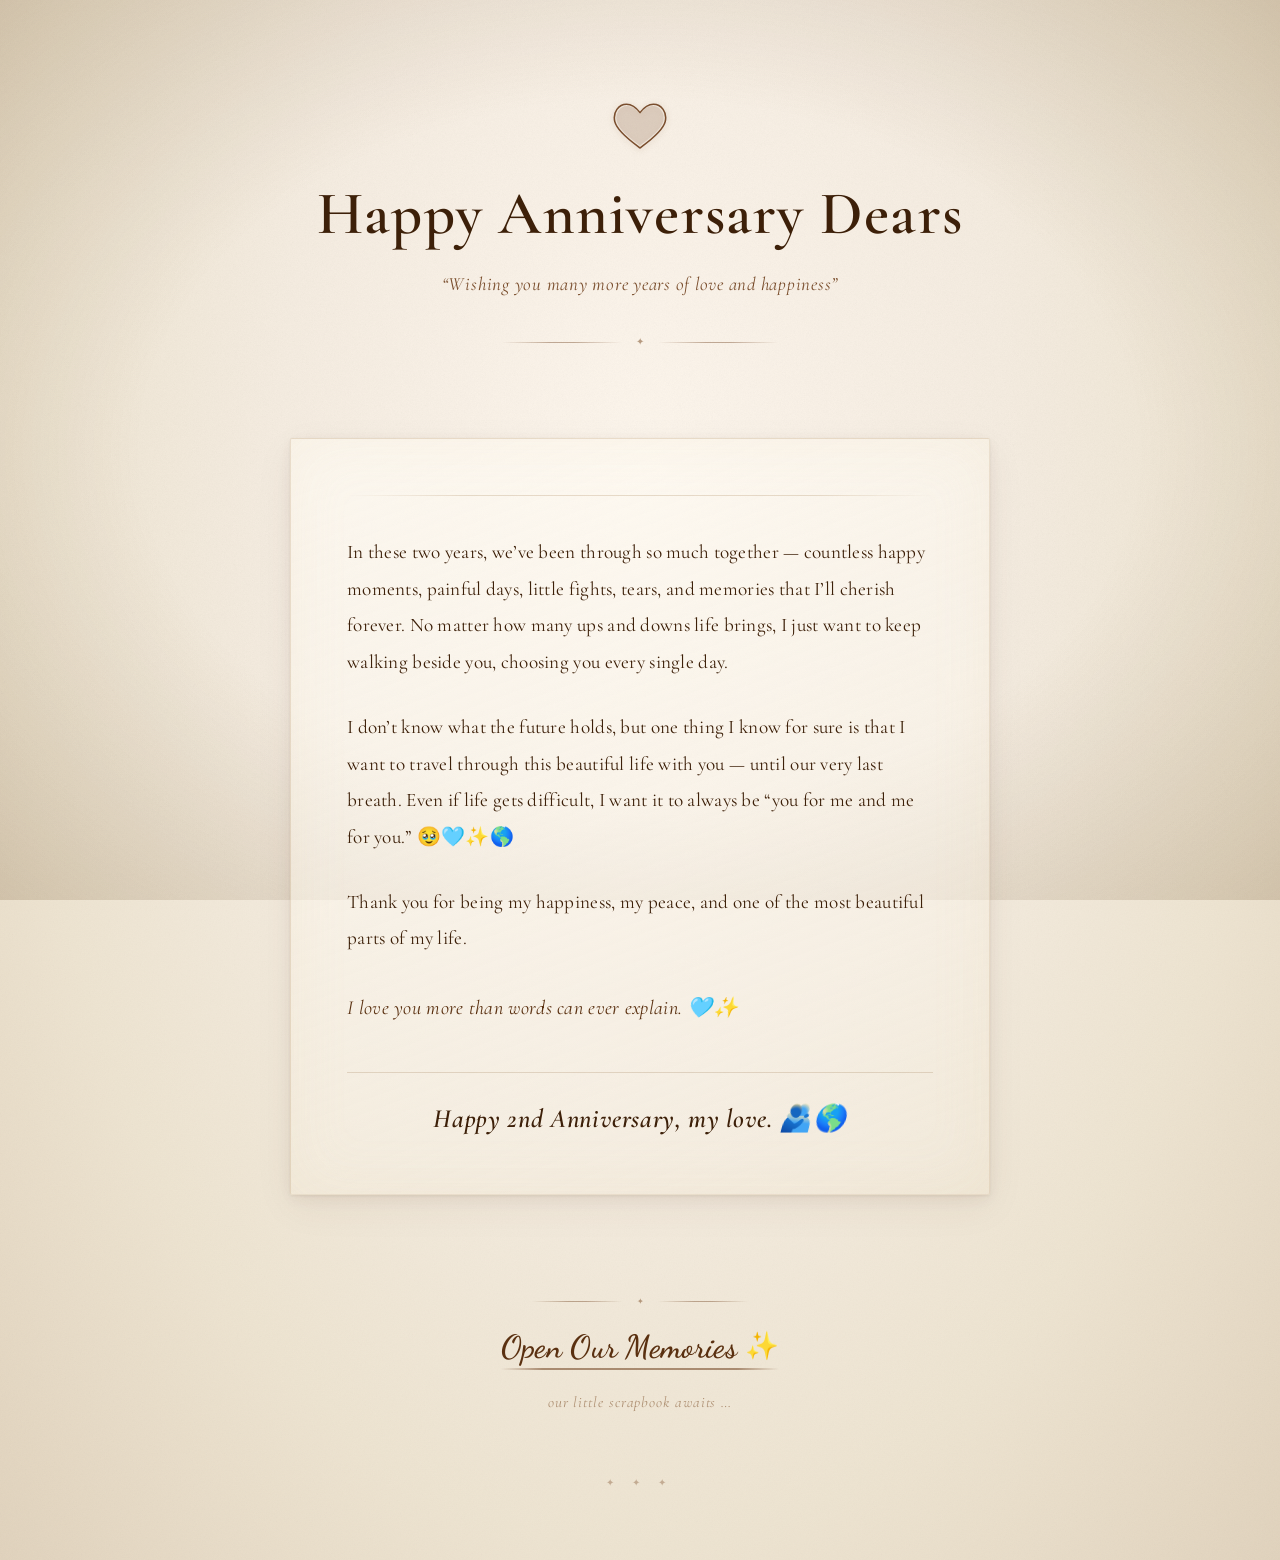
==== anniversary-website/index.html @ b4bb7b7a "Today" ====
<!DOCTYPE html>
<html lang="en">
<head>
    <meta charset="UTF-8">
    <meta name="viewport" content="width=device-width, initial-scale=1.0">
    <meta name="description" content="A heartfelt anniversary letter — Happy 2nd Anniversary, my love.">
    <title>Happy Anniversary Dears</title>

    <link rel="preconnect" href="https://fonts.googleapis.com">
    <link rel="preconnect" href="https://fonts.gstatic.com" crossorigin>
    <link href="https://fonts.googleapis.com/css2?family=Cormorant+Garamond:ital,wght@0,300;0,400;0,500;0,600;0,700;1,300;1,400;1,500;1,600&family=IM+Fell+English:ital@0;1&family=Cormorant:ital,wght@0,300;0,400;0,500;1,300;1,400;1,500&family=Dancing+Script:wght@500;600&display=swap" rel="stylesheet">

    <link rel="stylesheet" href="css/style.css">
</head>
<body>

    <main class="anniversary-page">

        <!-- Paper grain overlay -->
        <div class="paper-grain" aria-hidden="true"></div>

        <!-- ===== HEADER ===== -->
        <header class="anniversary-header">

            <!-- Organic SVG Heart -->
            <div class="heart" aria-hidden="true">
                <svg viewBox="0 0 100 90" xmlns="http://www.w3.org/2000/svg" aria-hidden="true" focusable="false">
                    <path
                        d="M50 82 C48 80, 10 55, 5 35 C1 18, 12 4, 26 4 C36 4, 44 11, 50 19 C56 11, 64 4, 74 4 C88 4, 99 18, 95 35 C90 55, 52 80, 50 82 Z"
                        fill="none"
                        stroke="#7a4e2d"
                        stroke-width="2.8"
                        stroke-linecap="round"
                        stroke-linejoin="round"
                    />
                    <path
                        d="M50 78 C48.5 76, 13 53, 8.5 34 C5 19, 15 7, 27 7 C37 7, 45 14, 50 21 C55 14, 63 7, 73 7 C85 7, 95 19, 91.5 34 C87 53, 51.5 76, 50 78 Z"
                        fill="#7a4e2d"
                        opacity="0.18"
                    />
                </svg>
            </div>

            <h1 class="anniversary-heading">Happy Anniversary Dears</h1>

            <p class="subtitle">
                &ldquo;Wishing you many more years of love and happiness&rdquo;
            </p>

            <div class="header-divider" aria-hidden="true">
                <span class="divider-line"></span>
                <span class="divider-ornament">&#10022;</span>
                <span class="divider-line"></span>
            </div>

        </header>

        <!-- ===== ANNIVERSARY MESSAGE ===== -->
        <section class="anniversary-message" aria-label="Anniversary message">

            <article class="message-paper">

                <p class="message-paragraph">
                    In these two years, we&#8217;ve been through so much together &#8212; countless happy moments, painful days, little fights, tears, and memories that I&#8217;ll cherish forever. No matter how many ups and downs life brings, I just want to keep walking beside you, choosing you every single day.
                </p>

                <p class="message-paragraph">
                    I don&#8217;t know what the future holds, but one thing I know for sure is that I want to travel through this beautiful life with you &#8212; until our very last breath. Even if life gets difficult, I want it to always be &#8220;you for me and me for you.&#8221; 🥹🩵✨🌎
                </p>

                <p class="message-paragraph">
                    Thank you for being my happiness, my peace, and one of the most beautiful parts of my life.
                </p>

                <p class="message-paragraph anniversary-ending">
                    I love you more than words can ever explain. 🩵✨
                </p>

                <p class="final-anniversary">
                    Happy 2nd Anniversary, my love. 🫂🌎
                </p>

            </article>

        </section>

        <!-- ===== MEMORIES LINK ===== -->
        <section class="memories-link-section" aria-label="Navigate to memories">
            <div class="memories-link-wrapper">
                <div class="link-divider" aria-hidden="true">
                    <span class="divider-line"></span>
                    <span class="divider-ornament small">&#10022;</span>
                    <span class="divider-line"></span>
                </div>
                <a href="memories.html" class="memories-link" aria-label="Open Our Memories scrapbook page">
                    <span class="memories-link-text">Open Our Memories</span>
                    <span class="memories-link-sparkle" aria-hidden="true">✨</span>
                </a>
                <p class="memories-link-hint">our little scrapbook awaits&nbsp;&hellip;</p>
            </div>
        </section>

        <!-- Footer flourish -->
        <div class="page-footer" aria-hidden="true">
            <span class="footer-ornament">&#10022; &#10022; &#10022;</span>
        </div>

    </main>

    <script src="js/script.js"></script>
</body>
</html>
---- anniversary-website/css/style.css ----
/* ============================================================
   ANNIVERSARY LETTER PAGE — style.css
   Vintage handmade paper love letter aesthetic
   ============================================================ */

/* ── Reset & Box Model ──────────────────────────────────────── */
*, *::before, *::after {
    box-sizing: border-box;
    margin: 0;
    padding: 0;
}

/* ── CSS Variables ──────────────────────────────────────────── */
:root {
    --paper-color:        #f5efe4;
    --paper-light:        #fdf6ec;
    --paper-mid:          #ede3d2;
    --paper-edge:         #e0d4be;

    --text-brown:         #3d2009;
    --text-brown-mid:     #5a3010;
    --text-brown-light:   #7a4e2d;
    --text-muted:         #9a7554;

    --heading-font:       'Cormorant Garamond', 'IM Fell English', Georgia, serif;
    --body-font:          'IM Fell English', 'Cormorant Garamond', Georgia, serif;
    --script-font:        'Dancing Script', cursive;
    --ornament-font:      'Cormorant', Georgia, serif;

    --message-max-width:  700px;
}

/* ── Base ───────────────────────────────────────────────────── */
html {
    scroll-behavior: smooth;
}

body {
    background-color: var(--paper-color);
    color: var(--text-brown);
    font-family: var(--body-font);
    font-size: 18px;
    line-height: 1.8;
    min-height: 100vh;
    -webkit-font-smoothing: antialiased;
    -moz-osx-font-smoothing: grayscale;
}

/* ── Page Wrapper ───────────────────────────────────────────── */
.anniversary-page {
    position: relative;
    min-height: 100vh;
    overflow-x: hidden;
    background-color: var(--paper-color);
    background-image:
        url("data:image/svg+xml,%3Csvg xmlns='http://www.w3.org/2000/svg' width='400' height='400'%3E%3Cfilter id='n'%3E%3CfeTurbulence type='fractalNoise' baseFrequency='0.75' numOctaves='4' stitchTiles='stitch'/%3E%3CfeColorMatrix type='saturate' values='0'/%3E%3C/filter%3E%3Crect width='400' height='400' filter='url(%23n)' opacity='0.05'/%3E%3C/svg%3E"),
        radial-gradient(ellipse at 50% 30%, #fdf6ec 0%, #f5ece0 40%, #ede3d0 70%, #e0d2bc 100%),
        repeating-linear-gradient(
            0deg,
            transparent,
            transparent 28px,
            rgba(120, 80, 30, 0.012) 28px,
            rgba(120, 80, 30, 0.012) 29px
        );
}

/* Paper grain overlay */
.paper-grain {
    position: fixed;
    inset: 0;
    pointer-events: none;
    z-index: 0;
    opacity: 0.4;
    background-image: url("data:image/svg+xml,%3Csvg xmlns='http://www.w3.org/2000/svg' width='300' height='300'%3E%3Cfilter id='g'%3E%3CfeTurbulence type='turbulence' baseFrequency='0.9' numOctaves='4' stitchTiles='stitch'/%3E%3CfeColorMatrix type='saturate' values='0'/%3E%3C/filter%3E%3Crect width='300' height='300' filter='url(%23g)' opacity='0.07'/%3E%3C/svg%3E");
    background-repeat: repeat;
}

/* Vignette */
.anniversary-page::before {
    content: '';
    position: fixed;
    inset: 0;
    pointer-events: none;
    z-index: 1;
    background: radial-gradient(ellipse at center, transparent 55%, rgba(100, 65, 20, 0.18) 100%);
}

/* Content above overlays */
.anniversary-page > *:not(.paper-grain) {
    position: relative;
    z-index: 2;
}

/* ── HEADER ─────────────────────────────────────────────────── */
.anniversary-header {
    display: flex;
    flex-direction: column;
    align-items: center;
    text-align: center;
    padding-top: clamp(3.5rem, 8vw, 7rem);
    padding-bottom: clamp(1.5rem, 3vw, 3rem);
    padding-inline: clamp(1.5rem, 5vw, 3rem);
}

/* ── Heart ──────────────────────────────────────────────────── */
.heart {
    width: clamp(38px, 6vw, 56px);
    height: auto;
    margin-bottom: clamp(1rem, 2.5vw, 1.6rem);
    opacity: 0;
    transform: scale(0.6);
    animation: heartAppear 1.2s cubic-bezier(0.34, 1.56, 0.64, 1) 0.3s forwards;
}

.heart svg {
    width: 100%;
    height: auto;
    display: block;
    filter: drop-shadow(0 1px 3px rgba(90, 48, 16, 0.2));
}

@keyframes heartAppear {
    to { opacity: 1; transform: scale(1); }
}

/* ── Heading ────────────────────────────────────────────────── */
.anniversary-heading {
    font-family: var(--heading-font);
    font-size: clamp(2rem, 5.5vw, 3.8rem);
    font-weight: 600;
    color: var(--text-brown);
    letter-spacing: 0.02em;
    line-height: 1.2;
    margin-bottom: clamp(0.7rem, 1.5vw, 1.1rem);
    opacity: 0;
    transform: translateY(14px);
    animation: fadeUp 1s ease 0.7s forwards;
}

/* ── Subtitle ───────────────────────────────────────────────── */
.subtitle {
    font-family: var(--body-font);
    font-size: clamp(0.92rem, 2vw, 1.18rem);
    font-style: italic;
    color: var(--text-brown-light);
    letter-spacing: 0.04em;
    max-width: 480px;
    line-height: 1.6;
    opacity: 0;
    transform: translateY(10px);
    animation: fadeUp 1s ease 1s forwards;
}

/* ── Header Divider ─────────────────────────────────────────── */
.header-divider {
    display: flex;
    align-items: center;
    gap: 0.9rem;
    margin-top: clamp(1.4rem, 3vw, 2.2rem);
    opacity: 0;
    animation: fadeIn 1.2s ease 1.4s forwards;
}

.divider-line {
    display: block;
    width: clamp(50px, 12vw, 120px);
    height: 1px;
    background: linear-gradient(to right, transparent, var(--text-brown-light) 40%, var(--text-brown-light) 60%, transparent);
    opacity: 0.45;
}

.header-divider .divider-line:last-child {
    background: linear-gradient(to left, transparent, var(--text-brown-light) 40%, var(--text-brown-light) 60%, transparent);
}

.divider-ornament {
    font-size: 0.6rem;
    color: var(--text-muted);
    opacity: 0.7;
}

/* ── ANNIVERSARY MESSAGE ────────────────────────────────────── */
.anniversary-message {
    display: flex;
    justify-content: center;
    padding-inline: clamp(1.2rem, 5vw, 3rem);
    padding-top: clamp(1.5rem, 4vw, 3rem);
    padding-bottom: clamp(2rem, 4vw, 3.5rem);
}

.message-paper {
    width: 100%;
    max-width: var(--message-max-width);
    background: linear-gradient(160deg, rgba(255,252,245,0.65) 0%, rgba(245,238,224,0.35) 100%);
    border: 1px solid rgba(160, 115, 60, 0.18);
    border-radius: 2px;
    box-shadow:
        0 1px 3px rgba(80, 45, 10, 0.08),
        0 4px 16px rgba(80, 45, 10, 0.07),
        0 12px 40px rgba(80, 45, 10, 0.06),
        inset 0 0 60px rgba(220, 195, 155, 0.12);
    padding: clamp(2rem, 5vw, 3.5rem) clamp(1.8rem, 5vw, 3.5rem);
    opacity: 0;
    transform: translateY(20px);
    animation: fadeUp 1.2s ease 1.6s forwards;
}

.message-paper::before {
    content: '';
    display: block;
    width: 100%;
    height: 1px;
    background: linear-gradient(to right, transparent 0%, rgba(140,95,40,0.2) 20%, rgba(140,95,40,0.2) 80%, transparent 100%);
    margin-bottom: clamp(1.6rem, 3.5vw, 2.4rem);
}

.message-paper::after {
    content: '';
    display: block;
    height: 0;
}

/* ── Paragraphs ─────────────────────────────────────────────── */
.message-paragraph {
    font-family: var(--body-font);
    font-size: clamp(1rem, 2.2vw, 1.2rem);
    color: var(--text-brown);
    line-height: 1.9;
    letter-spacing: 0.015em;
    text-align: left;
    margin-bottom: clamp(1.2rem, 2.5vw, 1.8rem);
}

.message-paragraph:last-of-type {
    margin-bottom: 0;
}

.anniversary-ending {
    font-style: italic;
    color: var(--text-brown-mid);
    font-size: clamp(1.05rem, 2.3vw, 1.25rem);
    margin-top: clamp(1.4rem, 3vw, 2rem);
    margin-bottom: 0;
}

/* ── Final Line ─────────────────────────────────────────────── */
.final-anniversary {
    font-family: var(--heading-font);
    font-size: clamp(1.25rem, 3vw, 1.65rem);
    font-weight: 600;
    font-style: italic;
    color: var(--text-brown);
    letter-spacing: 0.025em;
    line-height: 1.4;
    text-align: center;
    margin-top: clamp(1.8rem, 4vw, 2.8rem);
    margin-bottom: 0;
    padding-top: clamp(1.2rem, 2.5vw, 1.8rem);
    border-top: 1px solid rgba(120, 80, 30, 0.18);
}

/* ── MEMORIES LINK SECTION ──────────────────────────────────── */
.memories-link-section {
    display: flex;
    justify-content: center;
    padding-inline: clamp(1.2rem, 5vw, 3rem);
    padding-top: clamp(2rem, 4vw, 3rem);
    padding-bottom: clamp(2rem, 4vw, 3rem);
    opacity: 0;
    animation: fadeIn 1.2s ease 2.4s forwards;
}

.memories-link-wrapper {
    display: flex;
    flex-direction: column;
    align-items: center;
    gap: 1.2rem;
    text-align: center;
}

.link-divider {
    display: flex;
    align-items: center;
    gap: 0.9rem;
}

.link-divider .divider-line {
    width: clamp(40px, 10vw, 90px);
}

.divider-ornament.small {
    font-size: 0.5rem;
}

/* The vintage link itself */
.memories-link {
    display: inline-flex;
    align-items: center;
    gap: 0.5rem;
    font-family: var(--script-font);
    font-size: clamp(1.4rem, 3.5vw, 2rem);
    font-weight: 600;
    color: var(--text-brown-mid);
    text-decoration: none;
    letter-spacing: 0.01em;
    line-height: 1.2;
    position: relative;
    padding-bottom: 3px;
    transition: color 0.35s ease, transform 0.35s ease;
}

/* Vintage underline — hand-drawn style */
.memories-link::after {
    content: '';
    position: absolute;
    bottom: 0;
    left: 0;
    width: 100%;
    height: 1.5px;
    background: linear-gradient(to right, transparent 0%, var(--text-brown-light) 15%, var(--text-brown-light) 85%, transparent 100%);
    opacity: 0.6;
    transform-origin: left center;
    transition: opacity 0.35s ease, transform 0.35s ease;
}

.memories-link:hover {
    color: var(--text-brown);
    transform: translateY(-2px);
}

.memories-link:hover::after {
    opacity: 1;
    transform: scaleX(1.04);
}

.memories-link:focus-visible {
    outline: 2px dashed var(--text-brown-light);
    outline-offset: 6px;
    border-radius: 2px;
}

.memories-link-text {
    /* no extra styles needed — inherits from parent */
}

.memories-link-sparkle {
    font-size: 0.85em;
    transition: transform 0.35s ease;
    display: inline-block;
}

.memories-link:hover .memories-link-sparkle {
    transform: rotate(20deg) scale(1.15);
}

.memories-link-hint {
    font-family: var(--body-font);
    font-size: clamp(0.8rem, 1.6vw, 0.95rem);
    font-style: italic;
    color: var(--text-muted);
    letter-spacing: 0.06em;
    opacity: 0.75;
}

/* ── Footer ─────────────────────────────────────────────────── */
.page-footer {
    text-align: center;
    padding-bottom: clamp(2.5rem, 5vw, 4.5rem);
}

.footer-ornament {
    font-family: var(--ornament-font);
    font-size: 0.65rem;
    color: var(--text-muted);
    letter-spacing: 0.5rem;
    opacity: 0.5;
}

/* ── Keyframes ──────────────────────────────────────────────── */
@keyframes fadeUp {
    from { opacity: 0; transform: translateY(16px); }
    to   { opacity: 1; transform: translateY(0); }
}

@keyframes fadeIn {
    from { opacity: 0; }
    to   { opacity: 1; }
}

/* ── Reduced Motion ─────────────────────────────────────────── */
@media (prefers-reduced-motion: reduce) {
    .heart,
    .anniversary-heading,
    .subtitle,
    .header-divider,
    .message-paper,
    .memories-link-section {
        animation: none;
        opacity: 1;
        transform: none;
    }
}

/* ── JS stagger classes ─────────────────────────────────────── */
.para-hidden {
    opacity: 0;
    transform: translateY(10px);
    transition: opacity 0.75s ease, transform 0.75s ease;
    transition-delay: calc(var(--stagger-index, 0) * 0.16s + 0.1s);
}
.para-visible {
    opacity: 1;
    transform: translateY(0);
}

@media (prefers-reduced-motion: reduce) {
    .para-hidden { opacity: 1; transform: none; transition: none; }
}

/* ── Responsive — Tablet ────────────────────────────────────── */
@media (max-width: 900px) {
    :root { --message-max-width: 90%; }
    .anniversary-heading { font-size: clamp(1.9rem, 5.5vw, 2.8rem); }
    .subtitle { max-width: 380px; }
}

/* ── Responsive — Mobile ────────────────────────────────────── */
@media (max-width: 600px) {
    :root { --message-max-width: 100%; }

    .anniversary-header {
        padding-top: clamp(2.5rem, 8vw, 4rem);
        padding-inline: 1.4rem;
    }

    .anniversary-message,
    .memories-link-section {
        padding-inline: 1rem;
    }

    .message-paper {
        padding: 1.6rem 1.3rem;
        border-left: none;
        border-right: none;
        border-radius: 0;
    }

    .message-paragraph { font-size: clamp(0.97rem, 4.2vw, 1.1rem); }
    .final-anniversary  { font-size: clamp(1.1rem, 5vw, 1.4rem); }
    .memories-link      { font-size: clamp(1.3rem, 6vw, 1.7rem); }
}

@media (max-width: 380px) {
    .anniversary-heading { font-size: 1.75rem; }
    .subtitle            { font-size: 0.88rem; }
    .message-paragraph   { font-size: 0.96rem; }
}
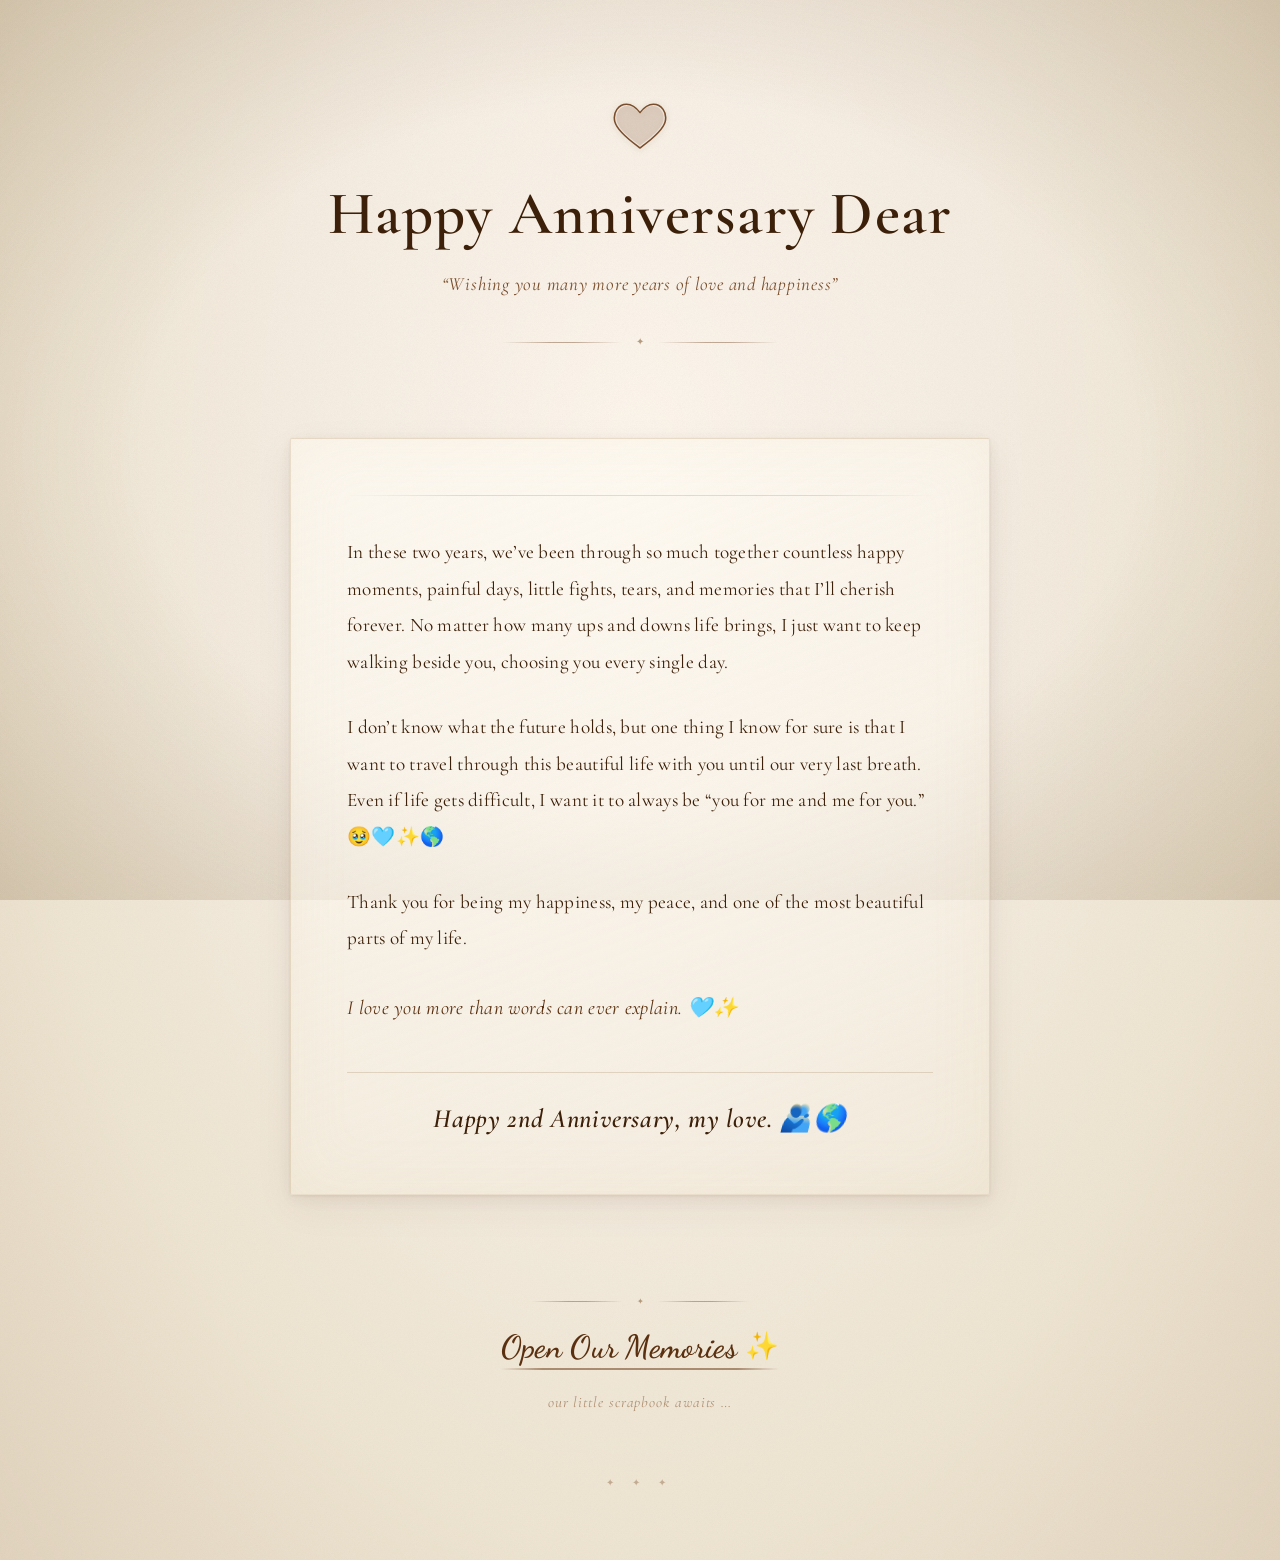
==== commit 781ead14: "final" ====
--- a/anniversary-website/index.html
+++ b/anniversary-website/index.html
@@ -41,7 +41,7 @@
                 </svg>
             </div>
 
-            <h1 class="anniversary-heading">Happy Anniversary Dears</h1>
+            <h1 class="anniversary-heading">Happy Anniversary Dear</h1>
 
             <p class="subtitle">
                 &ldquo;Wishing you many more years of love and happiness&rdquo;
@@ -61,11 +61,11 @@
             <article class="message-paper">
 
                 <p class="message-paragraph">
-                    In these two years, we&#8217;ve been through so much together &#8212; countless happy moments, painful days, little fights, tears, and memories that I&#8217;ll cherish forever. No matter how many ups and downs life brings, I just want to keep walking beside you, choosing you every single day.
+                    In these two years, we&#8217;ve been through so much together countless happy moments, painful days, little fights, tears, and memories that I&#8217;ll cherish forever. No matter how many ups and downs life brings, I just want to keep walking beside you, choosing you every single day.
                 </p>
 
                 <p class="message-paragraph">
-                    I don&#8217;t know what the future holds, but one thing I know for sure is that I want to travel through this beautiful life with you &#8212; until our very last breath. Even if life gets difficult, I want it to always be &#8220;you for me and me for you.&#8221; 🥹🩵✨🌎
+                    I don&#8217;t know what the future holds, but one thing I know for sure is that I want to travel through this beautiful life with you until our very last breath. Even if life gets difficult, I want it to always be &#8220;you for me and me for you.&#8221; 🥹🩵✨🌎
                 </p>
 
                 <p class="message-paragraph">
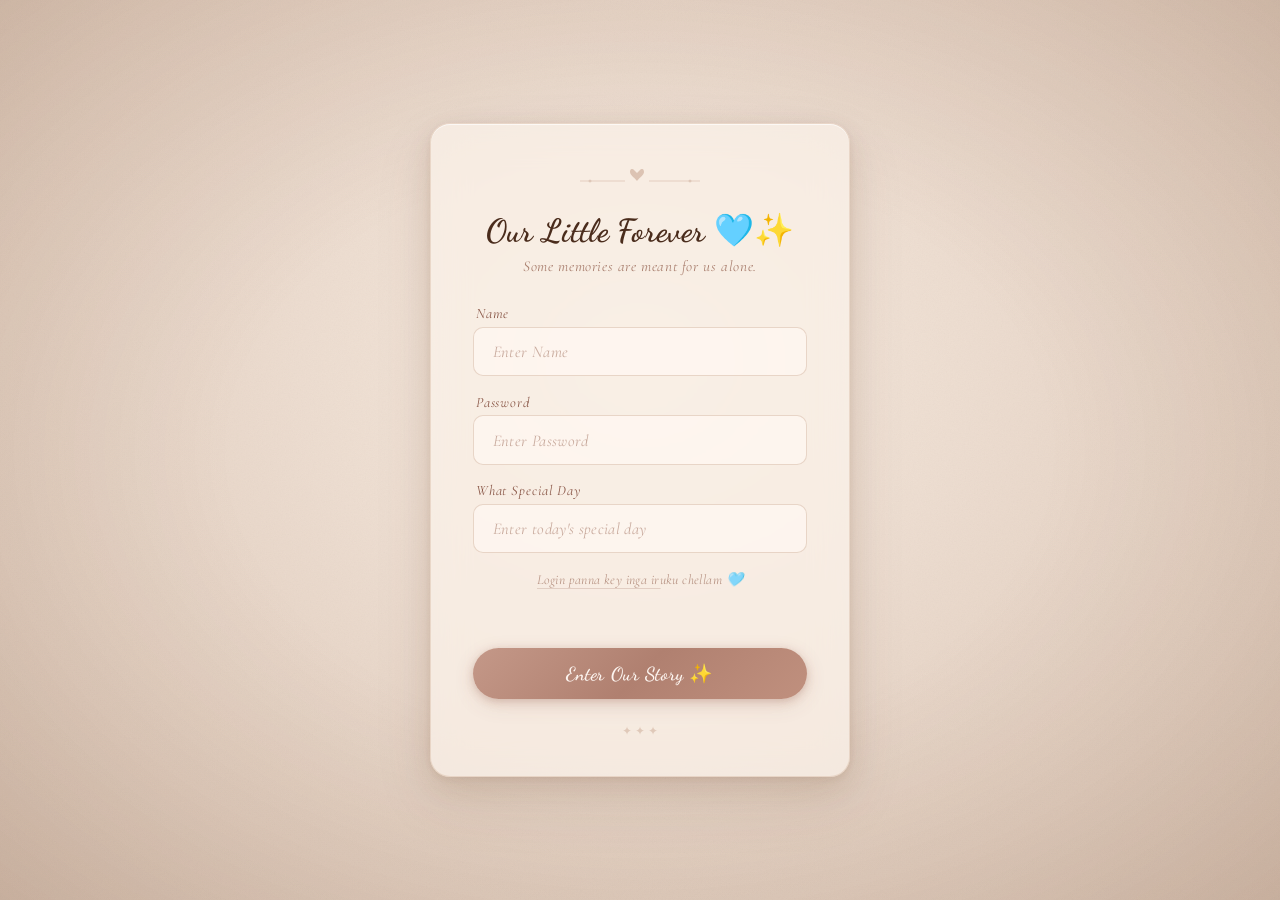
==== commit 2bf49751: "final" ====
--- a/anniversary-website/index.html
+++ b/anniversary-website/index.html
@@ -3,110 +3,123 @@
 <head>
     <meta charset="UTF-8">
     <meta name="viewport" content="width=device-width, initial-scale=1.0">
-    <meta name="description" content="A heartfelt anniversary letter — Happy 2nd Anniversary, my love.">
-    <title>Happy Anniversary Dears</title>
+    <meta name="description" content="Our Little Forever — Private Anniversary Website">
+    <title>Our Little Forever 🩵✨</title>
 
     <link rel="preconnect" href="https://fonts.googleapis.com">
     <link rel="preconnect" href="https://fonts.gstatic.com" crossorigin>
-    <link href="https://fonts.googleapis.com/css2?family=Cormorant+Garamond:ital,wght@0,300;0,400;0,500;0,600;0,700;1,300;1,400;1,500;1,600&family=IM+Fell+English:ital@0;1&family=Cormorant:ital,wght@0,300;0,400;0,500;1,300;1,400;1,500&family=Dancing+Script:wght@500;600&display=swap" rel="stylesheet">
+    <link href="https://fonts.googleapis.com/css2?family=Cormorant+Garamond:ital,wght@0,300;0,400;0,500;0,600;1,300;1,400;1,500&family=Dancing+Script:wght@500;600;700&family=Caveat:wght@400;500&display=swap" rel="stylesheet">
 
-    <link rel="stylesheet" href="css/style.css">
+    <link rel="stylesheet" href="css/login.css">
 </head>
 <body>
 
-    <main class="anniversary-page">
+    <!-- Background particle layer -->
+    <div class="bg-particles" aria-hidden="true" id="bgParticles"></div>
 
-        <!-- Paper grain overlay -->
-        <div class="paper-grain" aria-hidden="true"></div>
+    <!-- Background texture overlay -->
+    <div class="bg-texture" aria-hidden="true"></div>
 
-        <!-- ===== HEADER ===== -->
-        <header class="anniversary-header">
+    <!-- ===== LOGIN WRAPPER ===== -->
+    <main class="login-page">
 
-            <!-- Organic SVG Heart -->
-            <div class="heart" aria-hidden="true">
-                <svg viewBox="0 0 100 90" xmlns="http://www.w3.org/2000/svg" aria-hidden="true" focusable="false">
-                    <path
-                        d="M50 82 C48 80, 10 55, 5 35 C1 18, 12 4, 26 4 C36 4, 44 11, 50 19 C56 11, 64 4, 74 4 C88 4, 99 18, 95 35 C90 55, 52 80, 50 82 Z"
-                        fill="none"
-                        stroke="#7a4e2d"
-                        stroke-width="2.8"
-                        stroke-linecap="round"
-                        stroke-linejoin="round"
-                    />
-                    <path
-                        d="M50 78 C48.5 76, 13 53, 8.5 34 C5 19, 15 7, 27 7 C37 7, 45 14, 50 21 C55 14, 63 7, 73 7 C85 7, 95 19, 91.5 34 C87 53, 51.5 76, 50 78 Z"
-                        fill="#7a4e2d"
-                        opacity="0.18"
-                    />
+        <div class="login-card" id="loginCard" role="main">
+
+            <!-- Top ornament -->
+            <div class="card-ornament" aria-hidden="true">
+                <svg viewBox="0 0 120 24" xmlns="http://www.w3.org/2000/svg">
+                    <line x1="0" y1="12" x2="45" y2="12" stroke="#c4a08a" stroke-width="0.8" opacity="0.5"/>
+                    <path d="M57 12 C56 10, 50 6, 50 3 C50 0, 52 -1, 54 1 C55 2, 56 3, 57 4 C58 3, 59 2, 60 1 C62 -1, 64 0, 64 3 C64 6, 58 10, 57 12 Z" fill="#c4a08a" opacity="0.55"/>
+                    <line x1="69" y1="12" x2="120" y2="12" stroke="#c4a08a" stroke-width="0.8" opacity="0.5"/>
+                    <circle cx="10" cy="12" r="1.5" fill="#c4a08a" opacity="0.35"/>
+                    <circle cx="110" cy="12" r="1.5" fill="#c4a08a" opacity="0.35"/>
                 </svg>
             </div>
 
-            <h1 class="anniversary-heading">Happy Anniversary Dear</h1>
+            <!-- Heading -->
+            <h1 class="login-title">Our Little Forever 🩵✨</h1>
+            <p class="login-subtitle">Some memories are meant for us alone.</p>
 
-            <p class="subtitle">
-                &ldquo;Wishing you many more years of love and happiness&rdquo;
-            </p>
+            <!-- Form -->
+            <form class="login-form" id="loginForm" novalidate autocomplete="off">
 
-            <div class="header-divider" aria-hidden="true">
-                <span class="divider-line"></span>
-                <span class="divider-ornament">&#10022;</span>
-                <span class="divider-line"></span>
+                <!-- Name -->
+                <div class="input-group">
+                    <label for="loginName" class="input-label">Name</label>
+                    <div class="input-wrap">
+                        <input
+                            type="text"
+                            id="loginName"
+                            name="loginName"
+                            class="login-input"
+                            placeholder="Enter Name"
+                            autocomplete="off"
+                            spellcheck="false"
+                        >
+                    </div>
+                </div>
+
+                <!-- Password -->
+                <div class="input-group">
+                    <label for="loginPassword" class="input-label">Password</label>
+                    <div class="input-wrap">
+                        <input
+                            type="password"
+                            id="loginPassword"
+                            name="loginPassword"
+                            class="login-input"
+                            placeholder="Enter Password"
+                            autocomplete="new-password"
+                        >
+                    </div>
+                </div>
+
+                <!-- Anniversary -->
+                <div class="input-group">
+                    <label for="loginAnniversary" class="input-label">What Special Day</label>
+                    <div class="input-wrap">
+                        <input
+                            type="text"
+                            id="loginAnniversary"
+                            name="loginAnniversary"
+                            class="login-input"
+                            placeholder="Enter today's special day"
+                            autocomplete="off"
+                            spellcheck="false"
+                        >
+                    </div>
+                </div>
+
+                <!-- Hint link — navigates to secret.html without login -->
+                <div class="hint-link-wrap">
+                    <a href="secret.html" class="hint-link" id="hintLink">
+                        Login panna key inga iruku chellam 🩵
+                    </a>
+                </div>
+
+                <!-- Error message -->
+                <p class="error-msg" id="errorMsg" aria-live="polite" role="alert">
+                    Oops... that&#8217;s not our little secret 🩵
+                </p>
+
+                <!-- Submit -->
+                <button type="submit" class="login-btn" id="loginBtn">
+                    Enter Our Story ✨
+                </button>
+
+            </form>
+
+            <!-- Bottom ornament -->
+            <div class="card-ornament bottom" aria-hidden="true">
+                <svg viewBox="0 0 80 16" xmlns="http://www.w3.org/2000/svg">
+                    <text x="28" y="12" font-size="8" fill="#c4a08a" opacity="0.45" font-family="serif">&#10022; &#10022; &#10022;</text>
+                </svg>
             </div>
 
-        </header>
-
-        <!-- ===== ANNIVERSARY MESSAGE ===== -->
-        <section class="anniversary-message" aria-label="Anniversary message">
-
-            <article class="message-paper">
-
-                <p class="message-paragraph">
-                    In these two years, we&#8217;ve been through so much together countless happy moments, painful days, little fights, tears, and memories that I&#8217;ll cherish forever. No matter how many ups and downs life brings, I just want to keep walking beside you, choosing you every single day.
-                </p>
-
-                <p class="message-paragraph">
-                    I don&#8217;t know what the future holds, but one thing I know for sure is that I want to travel through this beautiful life with you until our very last breath. Even if life gets difficult, I want it to always be &#8220;you for me and me for you.&#8221; 🥹🩵✨🌎
-                </p>
-
-                <p class="message-paragraph">
-                    Thank you for being my happiness, my peace, and one of the most beautiful parts of my life.
-                </p>
-
-                <p class="message-paragraph anniversary-ending">
-                    I love you more than words can ever explain. 🩵✨
-                </p>
-
-                <p class="final-anniversary">
-                    Happy 2nd Anniversary, my love. 🫂🌎
-                </p>
-
-            </article>
-
-        </section>
-
-        <!-- ===== MEMORIES LINK ===== -->
-        <section class="memories-link-section" aria-label="Navigate to memories">
-            <div class="memories-link-wrapper">
-                <div class="link-divider" aria-hidden="true">
-                    <span class="divider-line"></span>
-                    <span class="divider-ornament small">&#10022;</span>
-                    <span class="divider-line"></span>
-                </div>
-                <a href="memories.html" class="memories-link" aria-label="Open Our Memories scrapbook page">
-                    <span class="memories-link-text">Open Our Memories</span>
-                    <span class="memories-link-sparkle" aria-hidden="true">✨</span>
-                </a>
-                <p class="memories-link-hint">our little scrapbook awaits&nbsp;&hellip;</p>
-            </div>
-        </section>
-
-        <!-- Footer flourish -->
-        <div class="page-footer" aria-hidden="true">
-            <span class="footer-ornament">&#10022; &#10022; &#10022;</span>
         </div>
 
     </main>
 
-    <script src="js/script.js"></script>
+    <script src="js/login.js"></script>
 </body>
 </html>
--- a/anniversary-website/css/login.css
+++ b/anniversary-website/css/login.css
@@ -0,0 +1,407 @@
+/* ============================================================
+   LOGIN PAGE — login.css
+   Warm cream anniversary aesthetic — private romantic gate
+   ============================================================ */
+
+/* ── Reset ──────────────────────────────────────────────────── */
+*, *::before, *::after {
+    box-sizing: border-box;
+    margin: 0;
+    padding: 0;
+}
+
+/* ── Variables ──────────────────────────────────────────────── */
+:root {
+    --bg:            #edddd0;
+    --bg-deep:       #e0cdbf;
+    --card-bg:       rgba(250, 243, 236, 0.72);
+    --card-border:   rgba(210, 180, 155, 0.38);
+
+    --rose:          #b07860;
+    --rose-mid:      #c49080;
+    --rose-light:    #d4b0a0;
+    --rose-pale:     #ecddd5;
+
+    --text-dark:     #4a2c1c;
+    --text-mid:      #6b4030;
+    --text-soft:     #8a5848;
+    --text-muted:    #aa8070;
+    --text-input:    #5a3428;
+    --placeholder:   rgba(150, 100, 80, 0.5);
+
+    --heading-font:  'Cormorant Garamond', Georgia, serif;
+    --script-font:   'Dancing Script', cursive;
+    --body-font:     'Caveat', 'Cormorant Garamond', serif;
+    --input-font:    'Cormorant Garamond', Georgia, serif;
+
+    --radius-card:   20px;
+    --radius-input:  10px;
+    --radius-btn:    50px;
+}
+
+/* ── Base ───────────────────────────────────────────────────── */
+html { scroll-behavior: smooth; }
+
+body {
+    min-height: 100vh;
+    background-color: var(--bg);
+    font-family: var(--body-font);
+    color: var(--text-dark);
+    -webkit-font-smoothing: antialiased;
+    overflow: hidden; /* no scroll on login — card always fits */
+}
+
+/* ══════════════════════════════════════════════════════════════
+   BACKGROUND
+   ══════════════════════════════════════════════════════════════ */
+body {
+    background-image:
+        /* subtle SVG noise */
+        url("data:image/svg+xml,%3Csvg xmlns='http://www.w3.org/2000/svg' width='300' height='300'%3E%3Cfilter id='n'%3E%3CfeTurbulence type='fractalNoise' baseFrequency='0.75' numOctaves='4' stitchTiles='stitch'/%3E%3CfeColorMatrix type='saturate' values='0'/%3E%3C/filter%3E%3Crect width='300' height='300' filter='url(%23n)' opacity='0.06'/%3E%3C/svg%3E"),
+        /* warm radial gradient */
+        radial-gradient(ellipse at 50% 40%,
+            #f5e8dc 0%,
+            #edddd0 35%,
+            #e2cfc0 70%,
+            #d5c0b0 100%
+        );
+}
+
+/* Texture + vignette overlay */
+.bg-texture {
+    position: fixed;
+    inset: 0;
+    pointer-events: none;
+    z-index: 0;
+    background:
+        radial-gradient(ellipse at center, transparent 45%, rgba(110,60,30,0.13) 100%);
+}
+
+/* ── Particle canvas ────────────────────────────────────────── */
+.bg-particles {
+    position: fixed;
+    inset: 0;
+    pointer-events: none;
+    z-index: 1;
+    overflow: hidden;
+}
+
+/* Individual floating particles — created by JS */
+.particle {
+    position: absolute;
+    pointer-events: none;
+    opacity: 0;
+    animation: floatUp linear infinite;
+    font-size: 14px;
+    line-height: 1;
+    color: var(--rose-mid);
+    user-select: none;
+}
+
+@keyframes floatUp {
+    0%   { transform: translateY(0)   rotate(0deg)   scale(0.8); opacity: 0;   }
+    10%  { opacity: 0.55; }
+    90%  { opacity: 0.3; }
+    100% { transform: translateY(-100vh) rotate(360deg) scale(1.1); opacity: 0; }
+}
+
+/* ══════════════════════════════════════════════════════════════
+   PAGE LAYOUT
+   ══════════════════════════════════════════════════════════════ */
+.login-page {
+    position: relative;
+    z-index: 2;
+    min-height: 100vh;
+    display: flex;
+    align-items: center;
+    justify-content: center;
+    padding: clamp(1.5rem, 4vw, 3rem) clamp(1rem, 4vw, 2rem);
+}
+
+/* ══════════════════════════════════════════════════════════════
+   LOGIN CARD
+   ══════════════════════════════════════════════════════════════ */
+.login-card {
+    width: min(420px, 96vw);
+    background: var(--card-bg);
+    backdrop-filter: blur(18px) saturate(140%);
+    -webkit-backdrop-filter: blur(18px) saturate(140%);
+    border: 1px solid var(--card-border);
+    border-radius: var(--radius-card);
+    padding: clamp(2rem, 5vw, 2.8rem) clamp(1.8rem, 5vw, 2.6rem) clamp(1.5rem, 4vw, 2.2rem);
+    box-shadow:
+        0 2px 6px  rgba(100,55,30,0.07),
+        0 8px 30px rgba(100,55,30,0.12),
+        0 24px 60px rgba(100,55,30,0.1),
+        inset 0 1px 0 rgba(255,255,255,0.65);
+
+    /* entrance animation */
+    opacity: 0;
+    transform: translateY(22px) scale(0.98);
+    animation: cardIn 0.85s cubic-bezier(0.34, 1.3, 0.64, 1) 0.2s forwards;
+}
+
+@keyframes cardIn {
+    to { opacity: 1; transform: translateY(0) scale(1); }
+}
+
+/* Shake animation on wrong credentials */
+.login-card.shake {
+    animation: shake 0.5s ease forwards;
+}
+
+@keyframes shake {
+    0%   { transform: translateX(0); }
+    15%  { transform: translateX(-7px); }
+    30%  { transform: translateX(7px); }
+    45%  { transform: translateX(-5px); }
+    60%  { transform: translateX(5px); }
+    75%  { transform: translateX(-3px); }
+    90%  { transform: translateX(3px); }
+    100% { transform: translateX(0); }
+}
+
+/* Fade-out on successful login */
+.login-page.fade-out {
+    animation: fadeOut 0.7s ease forwards;
+}
+
+@keyframes fadeOut {
+    to { opacity: 0; }
+}
+
+/* ── Ornaments ──────────────────────────────────────────────── */
+.card-ornament {
+    display: flex;
+    justify-content: center;
+    margin-bottom: clamp(0.9rem, 2vw, 1.2rem);
+}
+
+.card-ornament.bottom {
+    margin-bottom: 0;
+    margin-top: clamp(0.8rem, 2vw, 1.1rem);
+}
+
+.card-ornament svg {
+    width: clamp(80px, 22vw, 120px);
+    height: auto;
+    display: block;
+}
+
+/* ── Heading ────────────────────────────────────────────────── */
+.login-title {
+    font-family: var(--script-font);
+    font-size: clamp(1.55rem, 4.5vw, 2rem);
+    font-weight: 700;
+    color: var(--text-dark);
+    text-align: center;
+    letter-spacing: 0.01em;
+    line-height: 1.2;
+    margin-bottom: 0.4rem;
+}
+
+/* ── Subtitle ───────────────────────────────────────────────── */
+.login-subtitle {
+    font-family: var(--body-font);
+    font-size: clamp(0.82rem, 2vw, 0.95rem);
+    font-style: italic;
+    color: var(--text-muted);
+    text-align: center;
+    letter-spacing: 0.04em;
+    margin-bottom: clamp(1.4rem, 3.5vw, 1.9rem);
+}
+
+/* ══════════════════════════════════════════════════════════════
+   FORM
+   ══════════════════════════════════════════════════════════════ */
+.login-form {
+    display: flex;
+    flex-direction: column;
+    gap: clamp(0.85rem, 2.2vw, 1.1rem);
+}
+
+/* ── Input group ────────────────────────────────────────────── */
+.input-group {
+    display: flex;
+    flex-direction: column;
+    gap: 0.3rem;
+}
+
+.input-label {
+    font-family: var(--input-font);
+    font-size: clamp(0.8rem, 1.8vw, 0.9rem);
+    font-style: italic;
+    color: var(--text-soft);
+    letter-spacing: 0.06em;
+    padding-left: 0.2rem;
+}
+
+.input-wrap {
+    position: relative;
+}
+
+.login-input {
+    width: 100%;
+    padding: clamp(0.65rem, 1.8vw, 0.82rem) clamp(1rem, 2.5vw, 1.2rem);
+    background: rgba(255, 248, 242, 0.7);
+    border: 1px solid rgba(190, 150, 125, 0.35);
+    border-radius: var(--radius-input);
+    font-family: var(--input-font);
+    font-size: clamp(0.95rem, 2.2vw, 1.08rem);
+    color: var(--text-input);
+    letter-spacing: 0.02em;
+    outline: none;
+    transition: border-color 0.3s ease, box-shadow 0.3s ease, background 0.3s ease;
+    -webkit-appearance: none;
+}
+
+.login-input::placeholder {
+    color: var(--placeholder);
+    font-style: italic;
+    font-size: 0.95em;
+}
+
+.login-input:focus {
+    border-color: rgba(180, 120, 95, 0.65);
+    background: rgba(255, 250, 246, 0.88);
+    box-shadow:
+        0 0 0 3px rgba(200, 155, 130, 0.18),
+        0 2px 8px rgba(150, 90, 60, 0.1);
+}
+
+/* ── Error message ──────────────────────────────────────────── */
+.error-msg {
+    font-family: var(--body-font);
+    font-size: clamp(0.78rem, 1.8vw, 0.88rem);
+    font-style: italic;
+    color: var(--rose);
+    text-align: center;
+    letter-spacing: 0.03em;
+    min-height: 1.2em;
+    opacity: 0;
+    transform: translateY(-4px);
+    transition: opacity 0.35s ease, transform 0.35s ease;
+    pointer-events: none;
+}
+
+.error-msg.visible {
+    opacity: 1;
+    transform: translateY(0);
+}
+
+/* ── Login button ───────────────────────────────────────────── */
+.login-btn {
+    width: 100%;
+    padding: clamp(0.75rem, 2vw, 0.92rem) 1.5rem;
+    margin-top: clamp(0.2rem, 1vw, 0.4rem);
+    background: linear-gradient(135deg, #c49888 0%, #b08070 50%, #c0907e 100%);
+    border: none;
+    border-radius: var(--radius-btn);
+    font-family: var(--script-font);
+    font-size: clamp(1rem, 2.5vw, 1.18rem);
+    font-weight: 600;
+    color: #fdf5f0;
+    letter-spacing: 0.03em;
+    cursor: pointer;
+    box-shadow:
+        0 2px 8px  rgba(130,70,50,0.22),
+        0 6px 20px rgba(130,70,50,0.16);
+    transition: transform 0.3s cubic-bezier(0.34, 1.56, 0.64, 1),
+                box-shadow 0.3s ease,
+                background 0.3s ease;
+    -webkit-appearance: none;
+}
+
+.login-btn:hover {
+    transform: scale(1.04) translateY(-1px);
+    background: linear-gradient(135deg, #caa898 0%, #b88878 50%, #c89888 100%);
+    box-shadow:
+        0 4px 14px rgba(130,70,50,0.28),
+        0 10px 28px rgba(130,70,50,0.2);
+}
+
+.login-btn:active {
+    transform: scale(0.98) translateY(0);
+    box-shadow: 0 2px 8px rgba(130,70,50,0.2);
+}
+
+.login-btn:focus-visible {
+    outline: 2px dashed var(--rose-light);
+    outline-offset: 4px;
+}
+
+/* ══════════════════════════════════════════════════════════════
+   REDUCED MOTION
+   ══════════════════════════════════════════════════════════════ */
+@media (prefers-reduced-motion: reduce) {
+    .login-card { animation: none; opacity: 1; transform: none; }
+    .particle   { animation: none; opacity: 0; }
+    .login-btn,
+    .login-input { transition: none; }
+    .login-card.shake { animation: none; }
+    .login-page.fade-out { animation: none; }
+}
+
+/* ══════════════════════════════════════════════════════════════
+   RESPONSIVE
+   ══════════════════════════════════════════════════════════════ */
+@media (max-width: 480px) {
+    body { overflow-y: auto; }
+    .login-page { align-items: flex-start; padding-top: clamp(2rem, 8vw, 3rem); }
+    .login-card { padding: 1.6rem 1.3rem 1.4rem; }
+    .login-title { font-size: clamp(1.35rem, 6.5vw, 1.7rem); }
+}
+
+@media (max-height: 640px) {
+    body { overflow-y: auto; }
+    .login-page { align-items: flex-start; padding-top: 1.5rem; }
+}
+
+/* ── Hint link (secret page navigation) ────────────────────── */
+.hint-link-wrap {
+    text-align: center;
+    margin-top: -0.1rem;
+}
+
+.hint-link {
+    font-family: var(--body-font);
+    font-size: clamp(0.75rem, 1.8vw, 0.86rem);
+    font-style: italic;
+    color: var(--text-muted);
+    text-decoration: none;
+    letter-spacing: 0.03em;
+    position: relative;
+    display: inline-block;
+    transition: color 0.3s ease;
+    opacity: 0.8;
+}
+
+.hint-link::after {
+    content: '';
+    position: absolute;
+    bottom: -1px;
+    left: 0;
+    width: 100%;
+    height: 1px;
+    background: currentColor;
+    opacity: 0.35;
+    transform: scaleX(0.6);
+    transform-origin: left center;
+    transition: transform 0.3s ease, opacity 0.3s ease;
+}
+
+.hint-link:hover {
+    color: var(--rose);
+    opacity: 1;
+}
+
+.hint-link:hover::after {
+    transform: scaleX(1);
+    opacity: 0.6;
+}
+
+.hint-link:focus-visible {
+    outline: 2px dashed var(--rose-light);
+    outline-offset: 4px;
+    border-radius: 3px;
+}
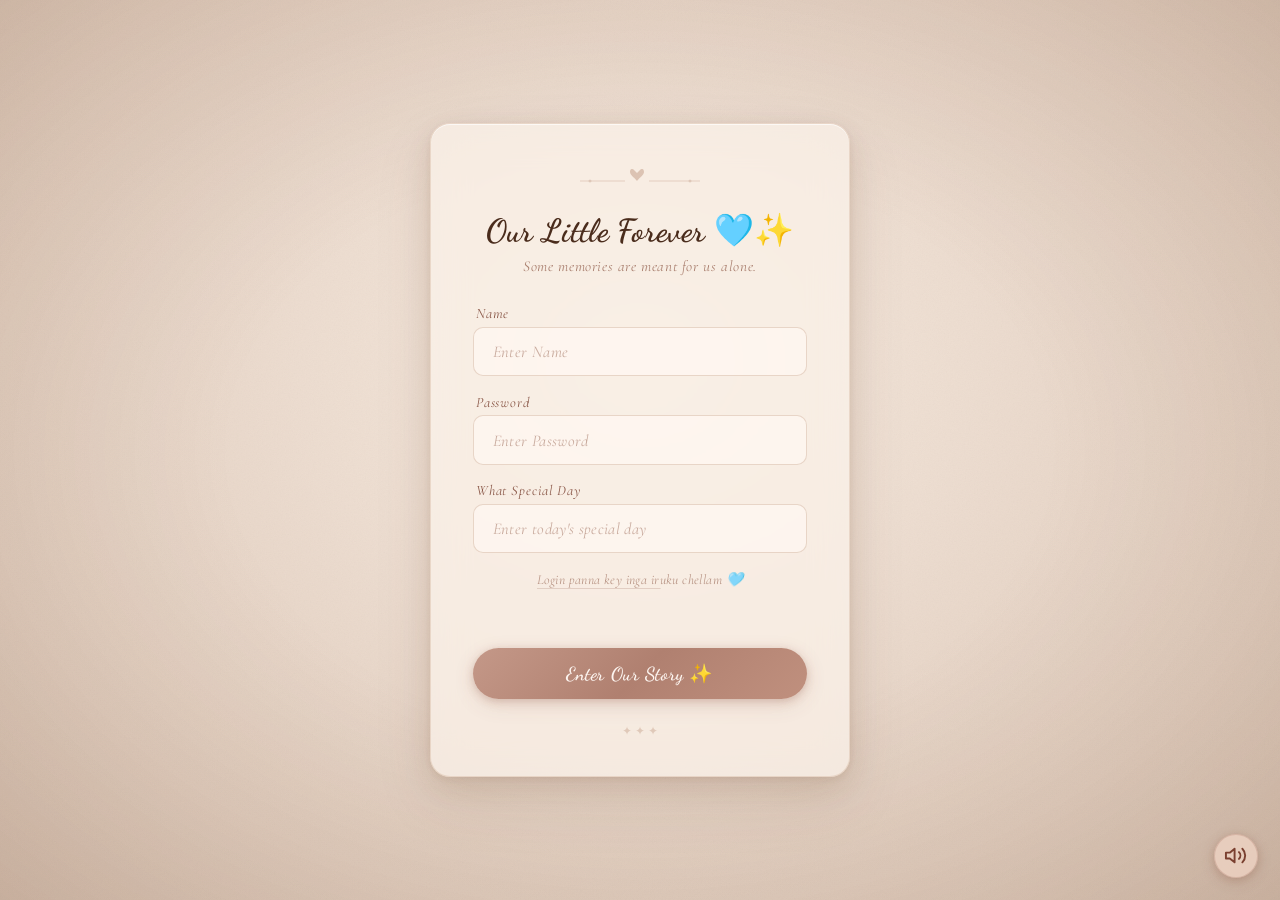
==== commit 16ae5d32: "Add background music to all pages" ====
--- a/anniversary-website/index.html
+++ b/anniversary-website/index.html
@@ -11,6 +11,7 @@
     <link href="https://fonts.googleapis.com/css2?family=Cormorant+Garamond:ital,wght@0,300;0,400;0,500;0,600;1,300;1,400;1,500&family=Dancing+Script:wght@500;600;700&family=Caveat:wght@400;500&display=swap" rel="stylesheet">
 
     <link rel="stylesheet" href="css/login.css">
+    <link rel="stylesheet" href="css/audio.css">
 </head>
 <body>
 
@@ -121,5 +122,6 @@
     </main>
 
     <script src="js/login.js"></script>
+    <script src="js/audio.js"></script>
 </body>
 </html>
--- a/anniversary-website/css/audio.css
+++ b/anniversary-website/css/audio.css
@@ -0,0 +1,77 @@
+/* ============================================================
+   BACKGROUND MUSIC BUTTON — audio.css
+   Floating mute/unmute pill, bottom-right corner, all pages.
+   ============================================================ */
+
+#bgMuteBtn {
+    position: fixed;
+    bottom: clamp(14px, 3vw, 22px);
+    right:  clamp(14px, 3vw, 22px);
+    z-index: 9999;
+
+    width:  clamp(36px, 6vw, 44px);
+    height: clamp(36px, 6vw, 44px);
+    border-radius: 50%;
+
+    /* Soft cream/rose — blends with both dark scrapbook + light letter pages */
+    background: rgba(237, 210, 195, 0.82);
+    backdrop-filter: blur(8px);
+    -webkit-backdrop-filter: blur(8px);
+    border: 1px solid rgba(196, 152, 136, 0.45);
+
+    display: flex;
+    align-items: center;
+    justify-content: center;
+    cursor: pointer;
+    padding: 0;
+
+    box-shadow:
+        0 2px 8px  rgba(120, 60, 40, 0.18),
+        0 4px 16px rgba(120, 60, 40, 0.12);
+
+    transition: transform 0.25s ease, box-shadow 0.25s ease, background 0.25s ease;
+}
+
+#bgMuteBtn svg {
+    width:  55%;
+    height: 55%;
+    display: block;
+    color: #7a4030;
+    stroke: #7a4030;
+}
+
+#bgMuteBtn:hover {
+    transform: scale(1.1);
+    background: rgba(237, 215, 200, 0.95);
+    box-shadow:
+        0 4px 12px rgba(120, 60, 40, 0.25),
+        0 8px 24px rgba(120, 60, 40, 0.15);
+}
+
+#bgMuteBtn:active {
+    transform: scale(0.95);
+}
+
+#bgMuteBtn:focus-visible {
+    outline: 2px dashed rgba(176, 120, 96, 0.7);
+    outline-offset: 3px;
+}
+
+/* Pulse animation when music is playing (not muted) */
+@keyframes musicPulse {
+    0%   { box-shadow: 0 2px 8px rgba(120,60,40,0.18), 0 4px 16px rgba(120,60,40,0.12), 0 0 0 0 rgba(196,152,136,0.5); }
+    70%  { box-shadow: 0 2px 8px rgba(120,60,40,0.18), 0 4px 16px rgba(120,60,40,0.12), 0 0 0 8px rgba(196,152,136,0); }
+    100% { box-shadow: 0 2px 8px rgba(120,60,40,0.18), 0 4px 16px rgba(120,60,40,0.12), 0 0 0 0 rgba(196,152,136,0); }
+}
+
+#bgMuteBtn.playing {
+    animation: musicPulse 2s ease-out infinite;
+}
+
+@media (prefers-reduced-motion: reduce) {
+    #bgMuteBtn,
+    #bgMuteBtn.playing {
+        animation: none;
+        transition: none;
+    }
+}
